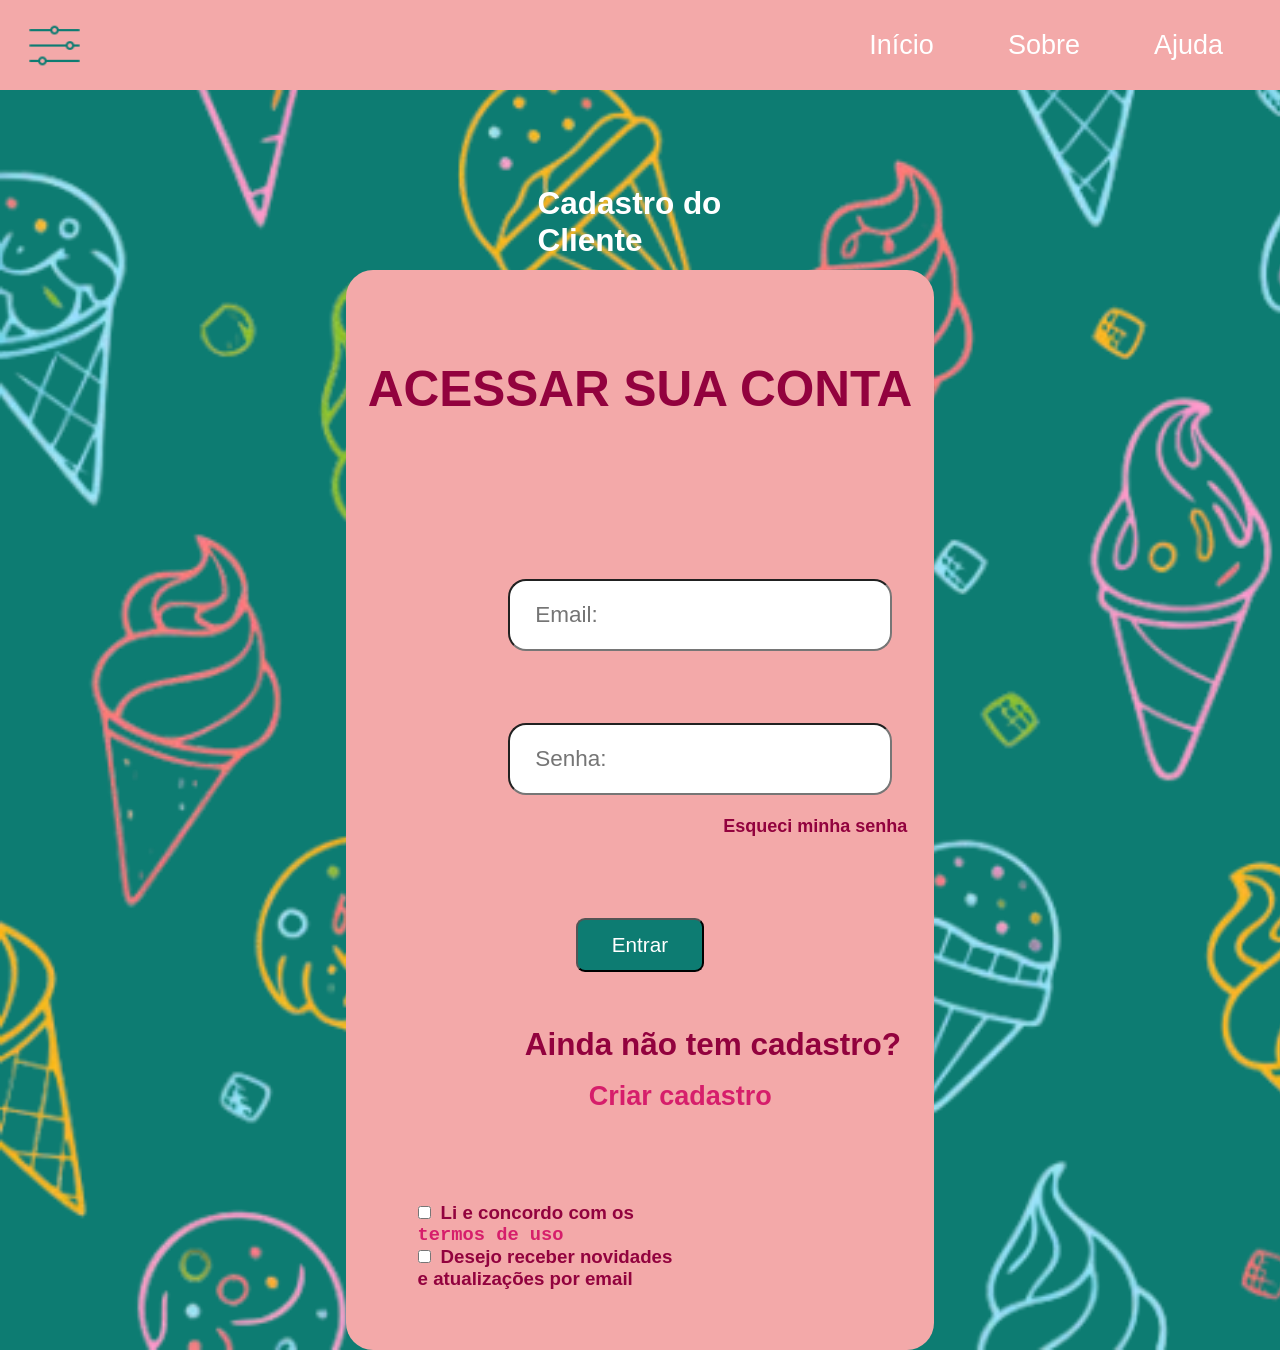
==== index.html @ ed631eab "login estático ok" ====
<!DOCTYPE html>
<html lang="pt-br">
<head>
    <meta charset="UTF-8">
    <meta name="viewport" content="width=device-width, initial-scale=1.0">
    <link rel="stylesheet" href="./style.css">
    <script src="./main.js" defer></script>
   
    <title>Cadastro</title>
</head>
<body>

    <section>

        <header>
        <nav>
            <ul class="menu" id="menu">
                <img class="configuracao" src="img/configuracao.png">

                <li><a href="#inicio">Início</a></li>
                <li><a href="#sobre">Sobre</a></li>
                <li><a href="#ajuda">Ajuda</a></li>
            </ul>
        </nav>

                
        <div class="conteudo"> 
            <div class="container">
    
                <div class="register">
                    <h2>Cadastro do Cliente</h2>
                </div>
        
                <div class="inputs">

                    <div class="texto">
                        <h1>ACESSAR SUA CONTA</h1>
                    </div>

                    <div class="cont1">
                        <input type="text" id="nome" placeholder="Email:">
                    </div>

                    <div class="cont2">
                        <input type="text" id="email" placeholder="Senha:">
                    </div>

                    <div class="texto2">
                        <h3>Esqueci minha senha</h3>
                    </div>

                </div>

                <button id="botao" onclick="register()">Entrar</button>
                
                <div class="login">
                    <h1>Ainda não tem cadastro?</h1>
                    <h3>Criar cadastro</h3>
                </div>

                <div class="termos">

    <div class="termos1">
        <input type="checkbox">
        <h3>Li e concordo com os</h3>
    </div>

    <div class="termos2">
        <h3>termos de uso</h3>
    </div>

    <div class="termos3">
        <input type="checkbox">
        <h3>Desejo receber novidades</h3>
    </div>

    <div class="termos4">
        <h3>e atualizações por email</h3>
    </div>

</div>

         </header>
     </section>
    
</body>
</html>
---- style.css ----
:root {
    --imagem-fundo: url("./img/sorvete.png"); 
}
* {
    margin: 0;
    padding: 0;
    box-sizing: border-box;
}

.ul, ol, li{
    list-style: none;
}

a{
    text-decoration: none;
    color: inherit;
}

body{
    width: 100%;
    min-height: 100vh;
    background-color: #0D7C72;
    background-image: var(--imagem-fundo);
    background-size: cover;       
    background-repeat: no-repeat;
}


.menu{
    background-color: rgb(243, 169, 169);
    color: white;
    display: flex;
    align-items: center;
    justify-content: flex-end; /* empurra itens para o final */
    gap: 20px;
    padding-right: 30px;
    height: 10vh;
    width: 100%;
    position: relative;
}

.menu a{
    padding: 3vh;
    font-size: 3vh;
    font-family:'Franklin Gothic Medium', 'Arial Narrow', Arial, sans-serif;
    transition: .5s;
}

.menu img{
    height: 55px;
    width: 55px;
    margin-right: auto; /* empurra o resto para a direita */
    margin-left: 3vh;
}


.container{    
    background-color: rgb(243, 169, 169);
    height: 120vh;
    width: 46vw;
    margin: 20vh auto 0 auto; /* centraliza horizontalmente */
    border-radius: 3vh;
}

.register{
    margin-top: -8vw;
    height: 12vh;
    width: 18vw;
    margin-left: 15vw;
    position: absolute;
    display: flex;
    align-items: center;
    justify-content: center;
    color: #ffffff;

}
section{
    width: 100%;
    height: 100%;
    flex-direction: column;
}
.register h2{
    font-size: 3.5vh;
    font-family:'Franklin Gothic Medium', 'Arial Narrow', Arial, sans-serif;
}

.texto{
    text-align: center;
    padding-top: 5vh;
}

.texto h1{
    font-size: 5.5vh;
    font-family:'Gill Sans', 'Gill Sans MT', Calibri, 'Trebuchet MS', sans-serif;
    margin-top: 5vh;
    color: rgb(146, 2, 62);
}

.texto2 h3{
    font-size: 2vh;
    font-family:'Gill Sans', 'Gill Sans MT', Calibri, 'Trebuchet MS', sans-serif;
    margin-top: 2.3vh;
    margin-left: 29.5vw;
    color: rgb(146, 2, 62);
}

#nome{
    height: 8vh;
    width: 30vw;
    margin-top: 18vh;
    margin-left: 18vh;
    font-size: 2.5vh;
    border-radius: 2vh;
    padding-left: 2vw;
}

#email{
    height: 8vh;
    width: 30vw;
    margin-top: 8vh;
    margin-left: 18vh;
    font-size: 2.5vh;
    border-radius: 2vh;
    padding-left: 2vw;

}

#botao{
    height: 6vh;
    width: 10vw;
    background-color: #0D7C72;
    color: #ffffff;
    font-size: 2.3vh;
    margin-left: 18vw;
    margin-top: 9vh;
    border-radius: 1vh;
    cursor: pointer;
}

.login h1{
    font-size: 3.5vh;
    color: rgb(146, 2, 62);
    margin-left: 14vw;
    margin-top: 6vh;
    font-family:'Gill Sans', 'Gill Sans MT', Calibri, 'Trebuchet MS', sans-serif;
    cursor: pointer;

}

.login h3{
    font-size: 3vh;
    color: rgb(214, 30, 107);
    margin-left: 19vw;
    margin-top: 2vh;
    font-family: 'Gill Sans', 'Gill Sans MT', Calibri, 'Trebuchet MS', sans-serif;
    cursor: pointer;

}

.termos{
    margin-top: 10vh;
    margin-left: 8vh;
}

.termos1 h3{
    font-size: 2.vh;
    color:rgb(146, 2, 62);
    font-family:'Gill Sans', 'Gill Sans MT', Calibri, 'Trebuchet MS', sans-serif;
}

.termos2 h3{
    font-size: 2.vh;
    color: rgb(214, 30, 107);
    cursor: pointer;
    font-family: 'Courier New', Courier, monospace;
}

.termos3 h3{
    font-size: 2.vh;
    color:rgb(146, 2, 62);
    font-family:'Gill Sans', 'Gill Sans MT', Calibri, 'Trebuchet MS', sans-serif;
}
.termos4 h3{
    font-size: 2.vh;
    color:rgb(146, 2, 62);
    font-family:'Gill Sans', 'Gill Sans MT', Calibri, 'Trebuchet MS', sans-serif;
}

.termos1,
.termos3 {
    display: flex;
    align-items: center;
    gap: 10px;
}
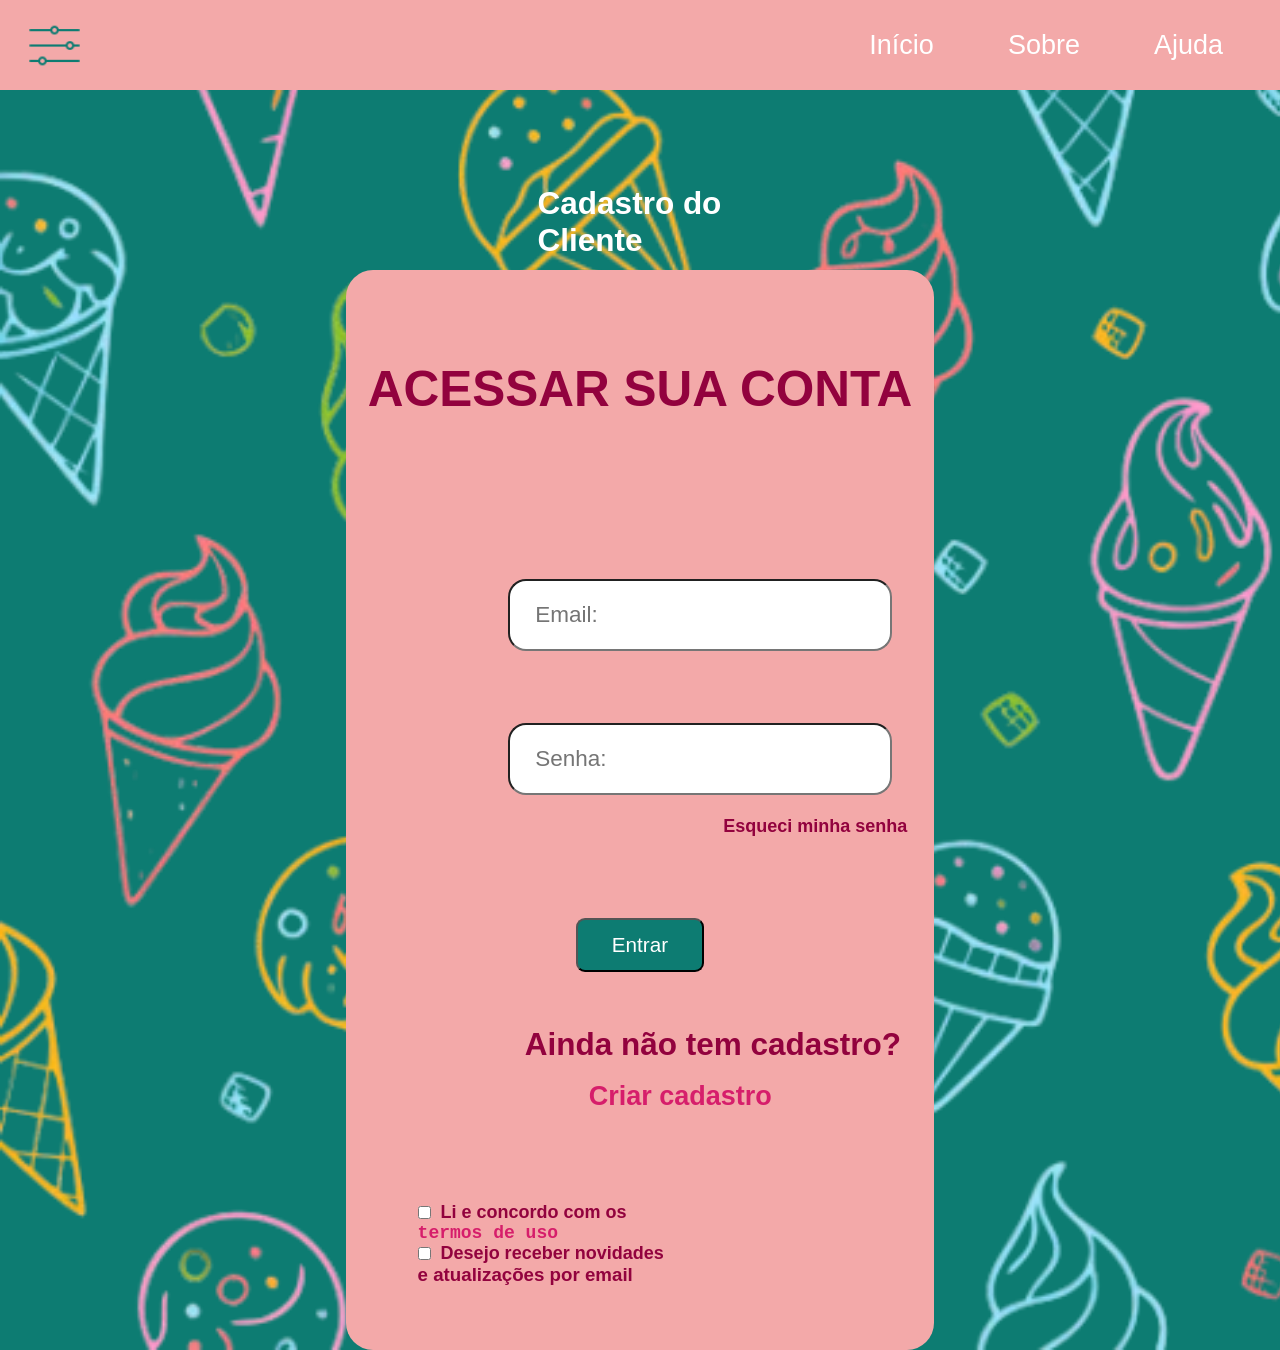
==== commit eac4bd00: "redirecionando index.html" ====
--- a/index.html
+++ b/index.html
@@ -2,86 +2,12 @@
 <html lang="pt-br">
 <head>
     <meta charset="UTF-8">
-    <meta name="viewport" content="width=device-width, initial-scale=1.0">
-    <link rel="stylesheet" href="./style.css">
-    <script src="./main.js" defer></script>
-   
-    <title>Cadastro</title>
+    <title>Redirecionando...</title>
+
+    <script>
+        window.location.href = "login.html";
+    </script>
 </head>
 <body>
-
-    <section>
-
-        <header>
-        <nav>
-            <ul class="menu" id="menu">
-                <img class="configuracao" src="img/configuracao.png">
-
-                <li><a href="#inicio">Início</a></li>
-                <li><a href="#sobre">Sobre</a></li>
-                <li><a href="#ajuda">Ajuda</a></li>
-            </ul>
-        </nav>
-
-                
-        <div class="conteudo"> 
-            <div class="container">
-    
-                <div class="register">
-                    <h2>Cadastro do Cliente</h2>
-                </div>
-        
-                <div class="inputs">
-
-                    <div class="texto">
-                        <h1>ACESSAR SUA CONTA</h1>
-                    </div>
-
-                    <div class="cont1">
-                        <input type="text" id="nome" placeholder="Email:">
-                    </div>
-
-                    <div class="cont2">
-                        <input type="text" id="email" placeholder="Senha:">
-                    </div>
-
-                    <div class="texto2">
-                        <h3>Esqueci minha senha</h3>
-                    </div>
-
-                </div>
-
-                <button id="botao" onclick="register()">Entrar</button>
-                
-                <div class="login">
-                    <h1>Ainda não tem cadastro?</h1>
-                    <h3>Criar cadastro</h3>
-                </div>
-
-                <div class="termos">
-
-    <div class="termos1">
-        <input type="checkbox">
-        <h3>Li e concordo com os</h3>
-    </div>
-
-    <div class="termos2">
-        <h3>termos de uso</h3>
-    </div>
-
-    <div class="termos3">
-        <input type="checkbox">
-        <h3>Desejo receber novidades</h3>
-    </div>
-
-    <div class="termos4">
-        <h3>e atualizações por email</h3>
-    </div>
-
-</div>
-
-         </header>
-     </section>
-    
 </body>
 </html>
